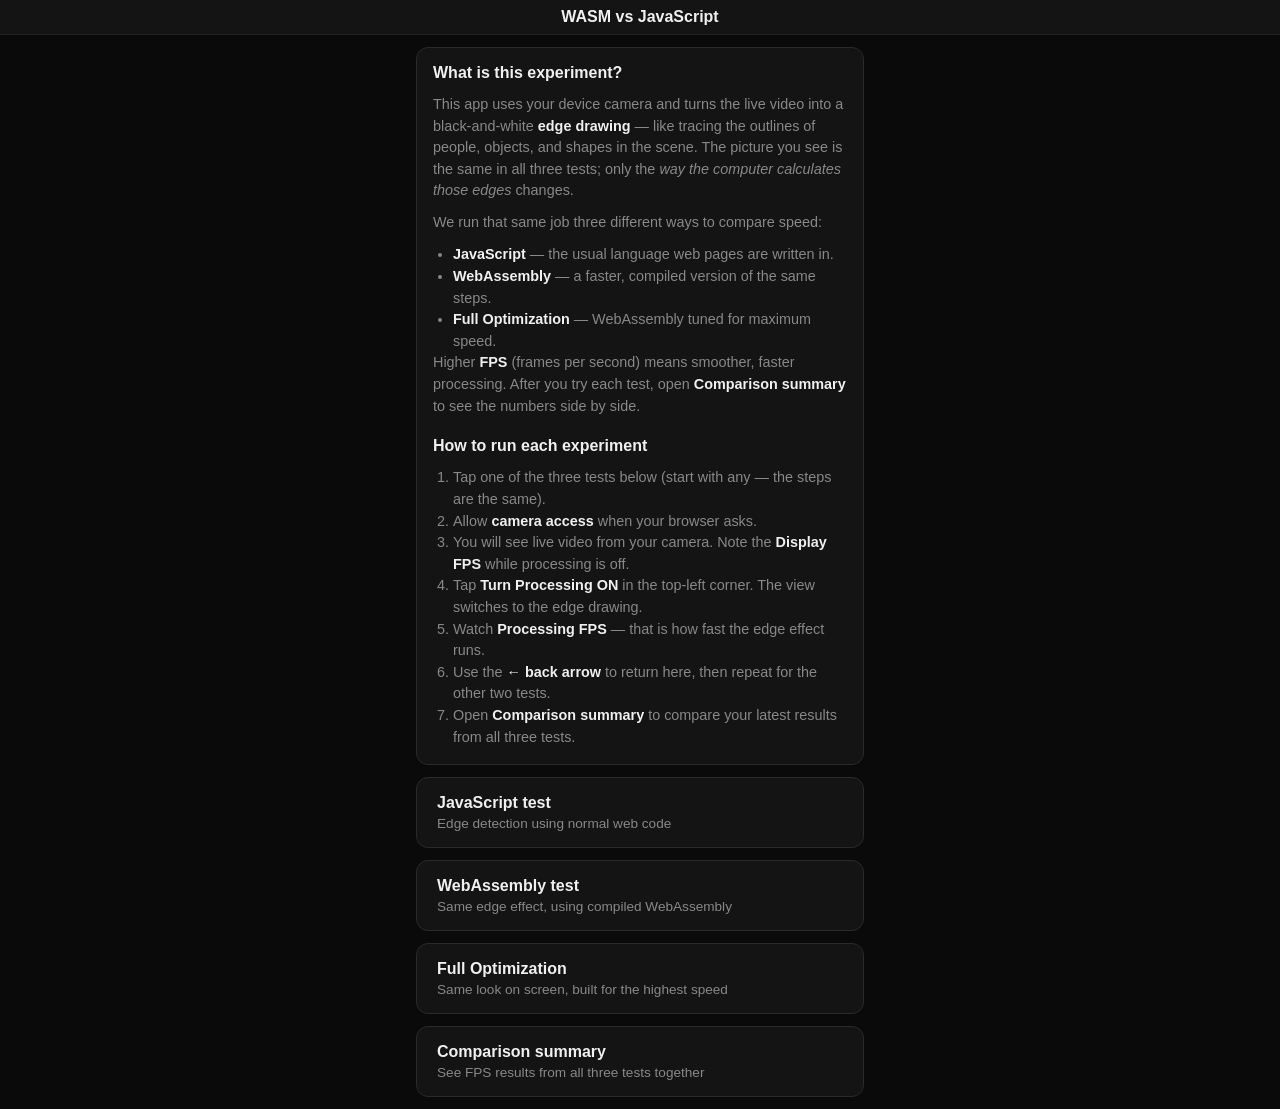
==== experiment02/index.html @ 22304eca "Add experiment02: WASM vs JavaScript Canny edge detection benchmark Flat-file web app comparing Java" ====
<!DOCTYPE html>
<html lang="en">
<head>
  <meta charset="UTF-8">
  <meta name="viewport" content="width=device-width, initial-scale=1.0, maximum-scale=1.0, user-scalable=no, viewport-fit=cover">
  <link rel="icon" href="data:,">
  <title>WASM vs JavaScript Experiment</title>
  <link rel="stylesheet" href="styles.css">
</head>
<body>
  <header class="top-bar">
    <h1>WASM vs JavaScript</h1>
  </header>

  <main class="main-content">
    <div class="menu-grid">
      <section class="summary-card intro-card">
        <h2>What is this experiment?</h2>
        <p>
          This app uses your device camera and turns the live video into a black-and-white
          <strong>edge drawing</strong> — like tracing the outlines of people, objects, and
          shapes in the scene. The picture you see is the same in all three tests; only the
          <em>way the computer calculates those edges</em> changes.
        </p>
        <p>
          We run that same job three different ways to compare speed:
        </p>
        <ul>
          <li><strong>JavaScript</strong> — the usual language web pages are written in.</li>
          <li><strong>WebAssembly</strong> — a faster, compiled version of the same steps.</li>
          <li><strong>Full Optimization</strong> — WebAssembly tuned for maximum speed.</li>
        </ul>
        <p>
          Higher <strong>FPS</strong> (frames per second) means smoother, faster processing.
          After you try each test, open <strong>Comparison summary</strong> to see the numbers
          side by side.
        </p>

        <h2>How to run each experiment</h2>
        <ol>
          <li>Tap one of the three tests below (start with any — the steps are the same).</li>
          <li>Allow <strong>camera access</strong> when your browser asks.</li>
          <li>You will see live video from your camera. Note the <strong>Display FPS</strong> while processing is off.</li>
          <li>Tap <strong>Turn Processing ON</strong> in the top-left corner. The view switches to the edge drawing.</li>
          <li>Watch <strong>Processing FPS</strong> — that is how fast the edge effect runs.</li>
          <li>Use the <strong>← back arrow</strong> to return here, then repeat for the other two tests.</li>
          <li>Open <strong>Comparison summary</strong> to compare your latest results from all three tests.</li>
        </ol>
      </section>

      <a class="menu-btn" href="javascript.html">
        JavaScript test
        <span>Edge detection using normal web code</span>
      </a>
      <a class="menu-btn" href="wasm.html">
        WebAssembly test
        <span>Same edge effect, using compiled WebAssembly</span>
      </a>
      <a class="menu-btn" href="full-optimization.html">
        Full Optimization
        <span>Same look on screen, built for the highest speed</span>
      </a>
      <a class="menu-btn" href="summary.html">
        Comparison summary
        <span>See FPS results from all three tests together</span>
      </a>
    </div>
  </main>
</body>
</html>
---- experiment02/styles.css ----
*, *::before, *::after { box-sizing: border-box; margin: 0; padding: 0; }

:root {
  --bg: #0a0a0a;
  --surface: #141414;
  --text: #f0f0f0;
  --muted: #888;
  --accent: #3b82f6;
  --accent-pressed: #2563eb;
  --safe-top: env(safe-area-inset-top, 0px);
  --safe-bottom: env(safe-area-inset-bottom, 0px);
}

html, body {
  height: 100%;
  background: var(--bg);
  color: var(--text);
  font-family: -apple-system, BlinkMacSystemFont, "Segoe UI", Roboto, Helvetica, Arial, sans-serif;
  -webkit-tap-highlight-color: transparent;
}

body {
  display: flex;
  flex-direction: column;
  min-height: 100dvh;
  padding-top: var(--safe-top);
  padding-bottom: calc(1rem + var(--safe-bottom));
}

.top-bar {
  display: flex;
  align-items: center;
  gap: 0.5rem;
  padding: 0.5rem 0.75rem;
  background: var(--surface);
  border-bottom: 1px solid #222;
  flex-shrink: 0;
}

.top-bar h1 {
  flex: 1;
  text-align: center;
  font-size: 1rem;
  font-weight: 600;
}

.top-bar-test {
  position: relative;
  align-items: center;
  gap: 0.4rem;
}

.top-bar-test h1 {
  position: absolute;
  left: 50%;
  transform: translateX(-50%);
  flex: none;
  margin: 0;
  max-width: 42%;
  overflow: hidden;
  text-overflow: ellipsis;
  white-space: nowrap;
  pointer-events: none;
}

.toggle-processing-btn {
  position: relative;
  z-index: 1;
  flex-shrink: 0;
  padding: 0.5rem 0.65rem;
  font-size: 0.75rem;
  white-space: nowrap;
}

.icon-btn, .action-btn {
  display: inline-flex;
  align-items: center;
  justify-content: center;
  border: none;
  border-radius: 8px;
  cursor: pointer;
  touch-action: manipulation;
  font: inherit;
}

.icon-btn {
  width: 2.5rem;
  height: 2.5rem;
  background: transparent;
  color: var(--text);
  text-decoration: none;
}

.icon-btn:active { background: rgba(255, 255, 255, 0.08); }

.action-btn {
  padding: 0.5rem 0.9rem;
  background: var(--accent);
  color: #fff;
  font-size: 0.85rem;
  font-weight: 600;
}

.action-btn:active { background: var(--accent-pressed); }
.action-btn.active { background: #16a34a; }
.action-btn.active:active { background: #15803d; }

.main-content {
  flex: 1;
  display: flex;
  flex-direction: column;
  align-items: center;
  padding: 0.75rem;
  gap: 0.75rem;
}

.menu-grid {
  display: grid;
  gap: 0.75rem;
  width: min(100%, 28rem);
  margin: auto;
}

.menu-btn {
  display: block;
  width: 100%;
  padding: 1rem 1.25rem;
  border: 1px solid #2a2a2a;
  border-radius: 12px;
  background: var(--surface);
  color: var(--text);
  text-align: left;
  text-decoration: none;
  font-size: 1rem;
  font-weight: 600;
}

.menu-btn span {
  display: block;
  margin-top: 0.25rem;
  color: var(--muted);
  font-size: 0.85rem;
  font-weight: 400;
}

.menu-btn:active { background: #1c1c1c; }

.stage {
  position: relative;
  width: 100%;
  max-width: 100%;
  background: #000;
  border-radius: 12px;
  overflow: hidden;
  aspect-ratio: 16 / 9;
}

.stage canvas {
  display: block;
  width: 100%;
  height: 100%;
  object-fit: contain;
}

.fps-overlay {
  position: absolute;
  top: 0.5rem;
  left: 0.5rem;
  display: flex;
  flex-direction: column;
  gap: 0.35rem;
  pointer-events: none;
}

.fps-label {
  background: rgba(0, 0, 0, 0.55);
  color: #fff;
  padding: 0.3rem 0.55rem;
  border-radius: 6px;
  font-size: 0.8rem;
  font-variant-numeric: tabular-nums;
}

.fps-label.hidden { display: none; }

.wasm-timing-group {
  display: flex;
  flex-direction: column;
  gap: 0.35rem;
}

.wasm-timing-group.hidden { display: none; }

.fps-label-timing {
  font-size: 0.72rem;
}

.status-text {
  color: var(--muted);
  font-size: 0.85rem;
  text-align: center;
  max-width: 32rem;
}

.step-log-panel {
  width: min(100%, 48rem);
  margin-top: 0.25rem;
}

.step-log-panel h2 {
  font-size: 0.8rem;
  font-weight: 600;
  color: var(--muted);
  margin-bottom: 0.35rem;
}

#lastStep {
  font-size: 0.8rem;
  color: var(--text);
  margin-bottom: 0.35rem;
  word-break: break-word;
}

#stepLog {
  width: 100%;
  min-height: 7rem;
  max-height: 10rem;
  overflow-y: auto;
  background: var(--surface);
  border: 1px solid #2a2a2a;
  border-radius: 8px;
  padding: 0.55rem 0.65rem;
  color: #cfcfcf;
  font-family: ui-monospace, SFMono-Regular, Menlo, Monaco, Consolas, monospace;
  font-size: 0.72rem;
  line-height: 1.35;
  white-space: pre-wrap;
  word-break: break-word;
}

.step-log-copy-btn {
  margin-top: 0.5rem;
  width: 100%;
}

.summary-grid {
  display: grid;
  gap: 0.75rem;
  width: min(100%, 36rem);
}

.summary-card {
  background: var(--surface);
  border: 1px solid #2a2a2a;
  border-radius: 12px;
  padding: 1rem;
}

.summary-card h2 {
  font-size: 1rem;
  margin-bottom: 0.75rem;
}

.intro-card h2:not(:first-child) {
  margin-top: 1.25rem;
}

.intro-card p,
.intro-card li {
  font-size: 0.9rem;
  line-height: 1.5;
  color: var(--muted);
}

.intro-card p + p,
.intro-card ul,
.intro-card ol {
  margin-top: 0.65rem;
}

.intro-card ul,
.intro-card ol {
  padding-left: 1.25rem;
}

.intro-card strong {
  color: var(--text);
  font-weight: 600;
}

.summary-row {
  display: flex;
  justify-content: space-between;
  gap: 1rem;
  padding: 0.35rem 0;
  border-bottom: 1px solid #222;
  font-size: 0.9rem;
}

.summary-row:last-child { border-bottom: none; }

.summary-row .value {
  font-variant-numeric: tabular-nums;
  color: #fff;
}

.summary-meta {
  color: var(--muted);
  font-size: 0.8rem;
  margin-top: 0.5rem;
}
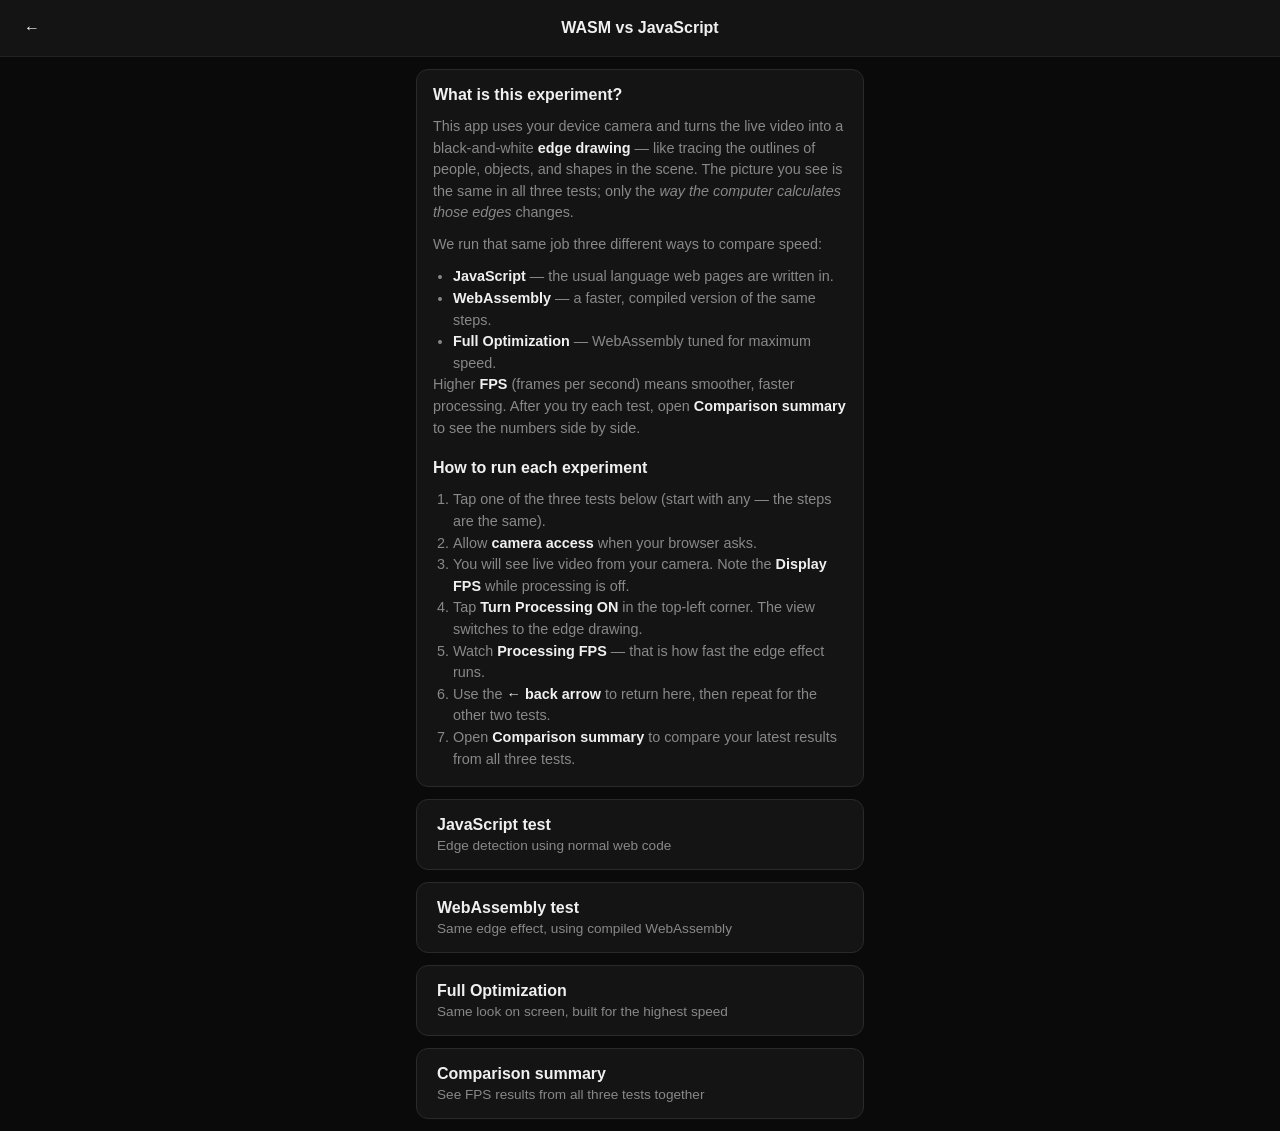
==== commit a7fa3d81: "Link experiment02 from parent index and add back navigation Add the WASM vs JavaScript benchmark to " ====
--- a/experiment02/index.html
+++ b/experiment02/index.html
@@ -9,7 +9,9 @@
 </head>
 <body>
   <header class="top-bar">
+    <a class="icon-btn" href="../index.html" aria-label="Back to tools">←</a>
     <h1>WASM vs JavaScript</h1>
+    <span class="top-bar-spacer" aria-hidden="true"></span>
   </header>
 
   <main class="main-content">
--- a/experiment02/styles.css
+++ b/experiment02/styles.css
@@ -42,6 +42,11 @@
   text-align: center;
   font-size: 1rem;
   font-weight: 600;
+}
+
+.top-bar-spacer {
+  width: 2.5rem;
+  flex-shrink: 0;
 }
 
 .top-bar-test {
